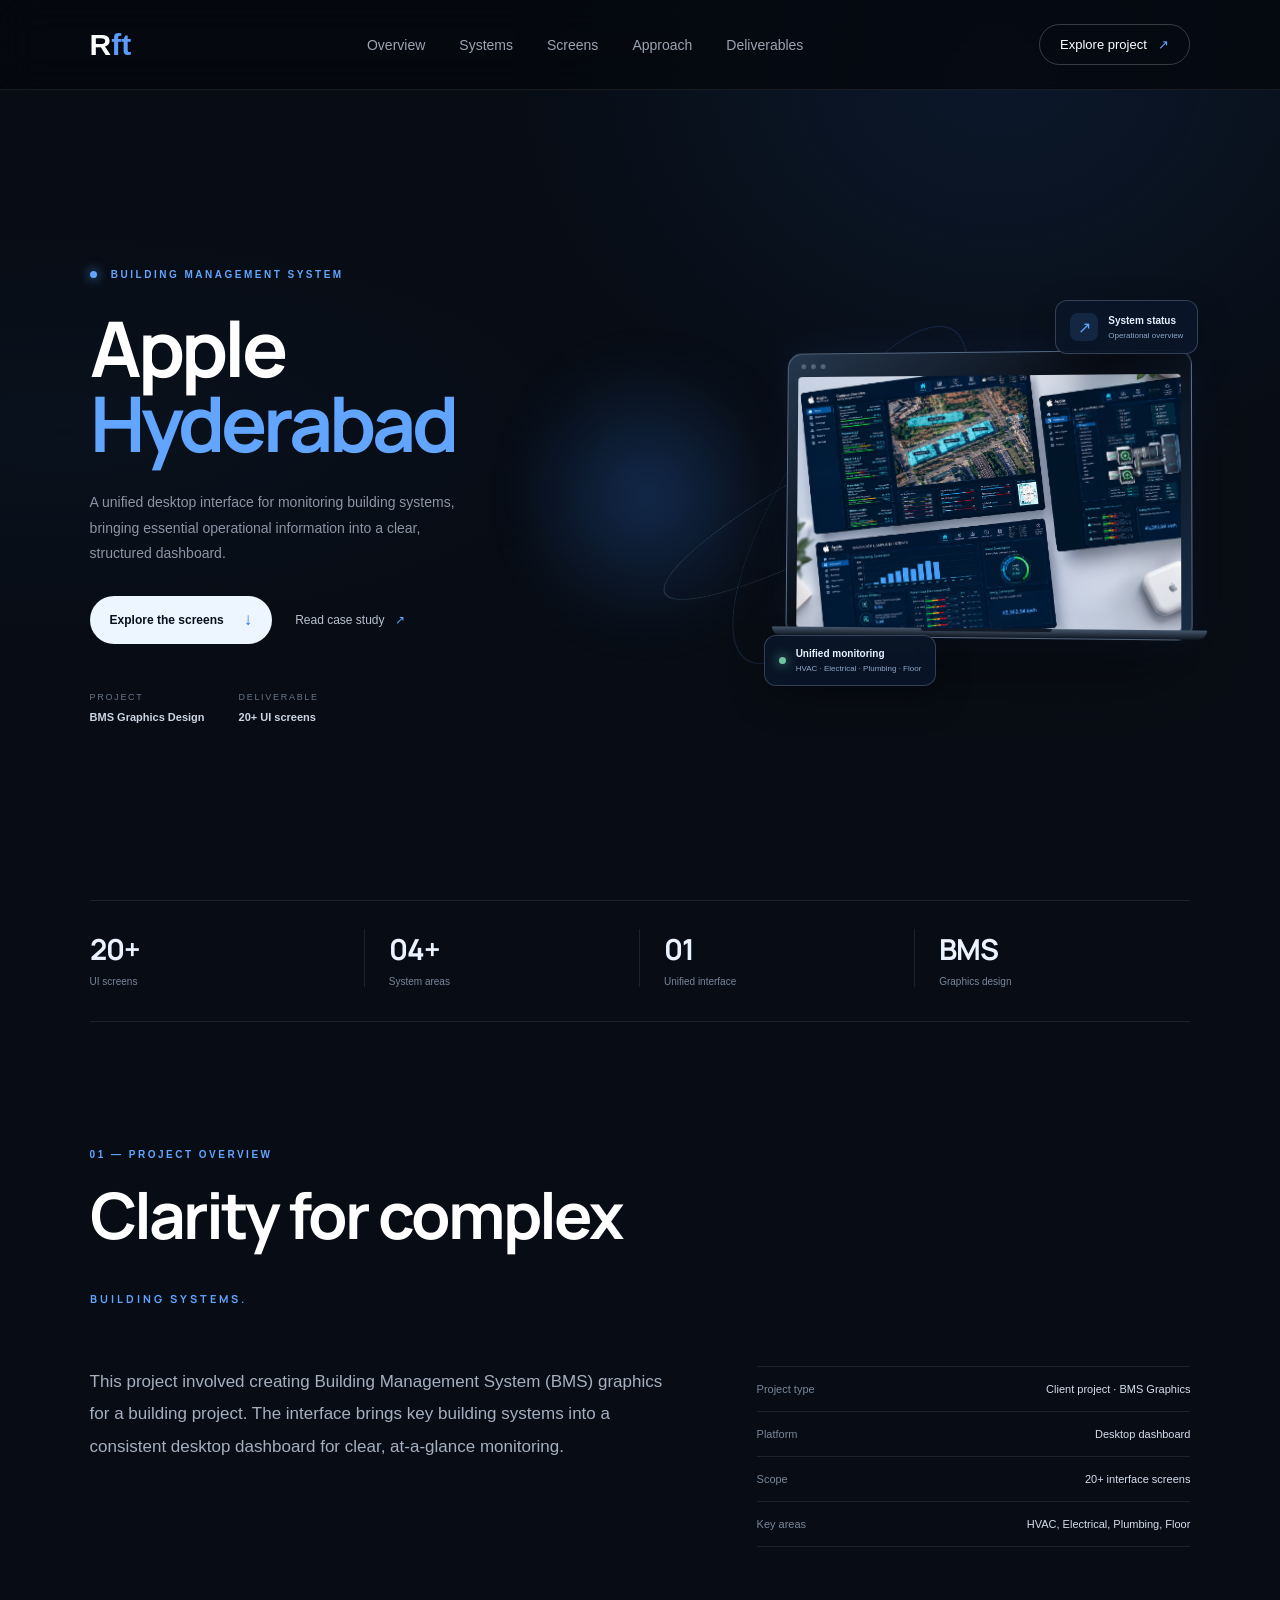
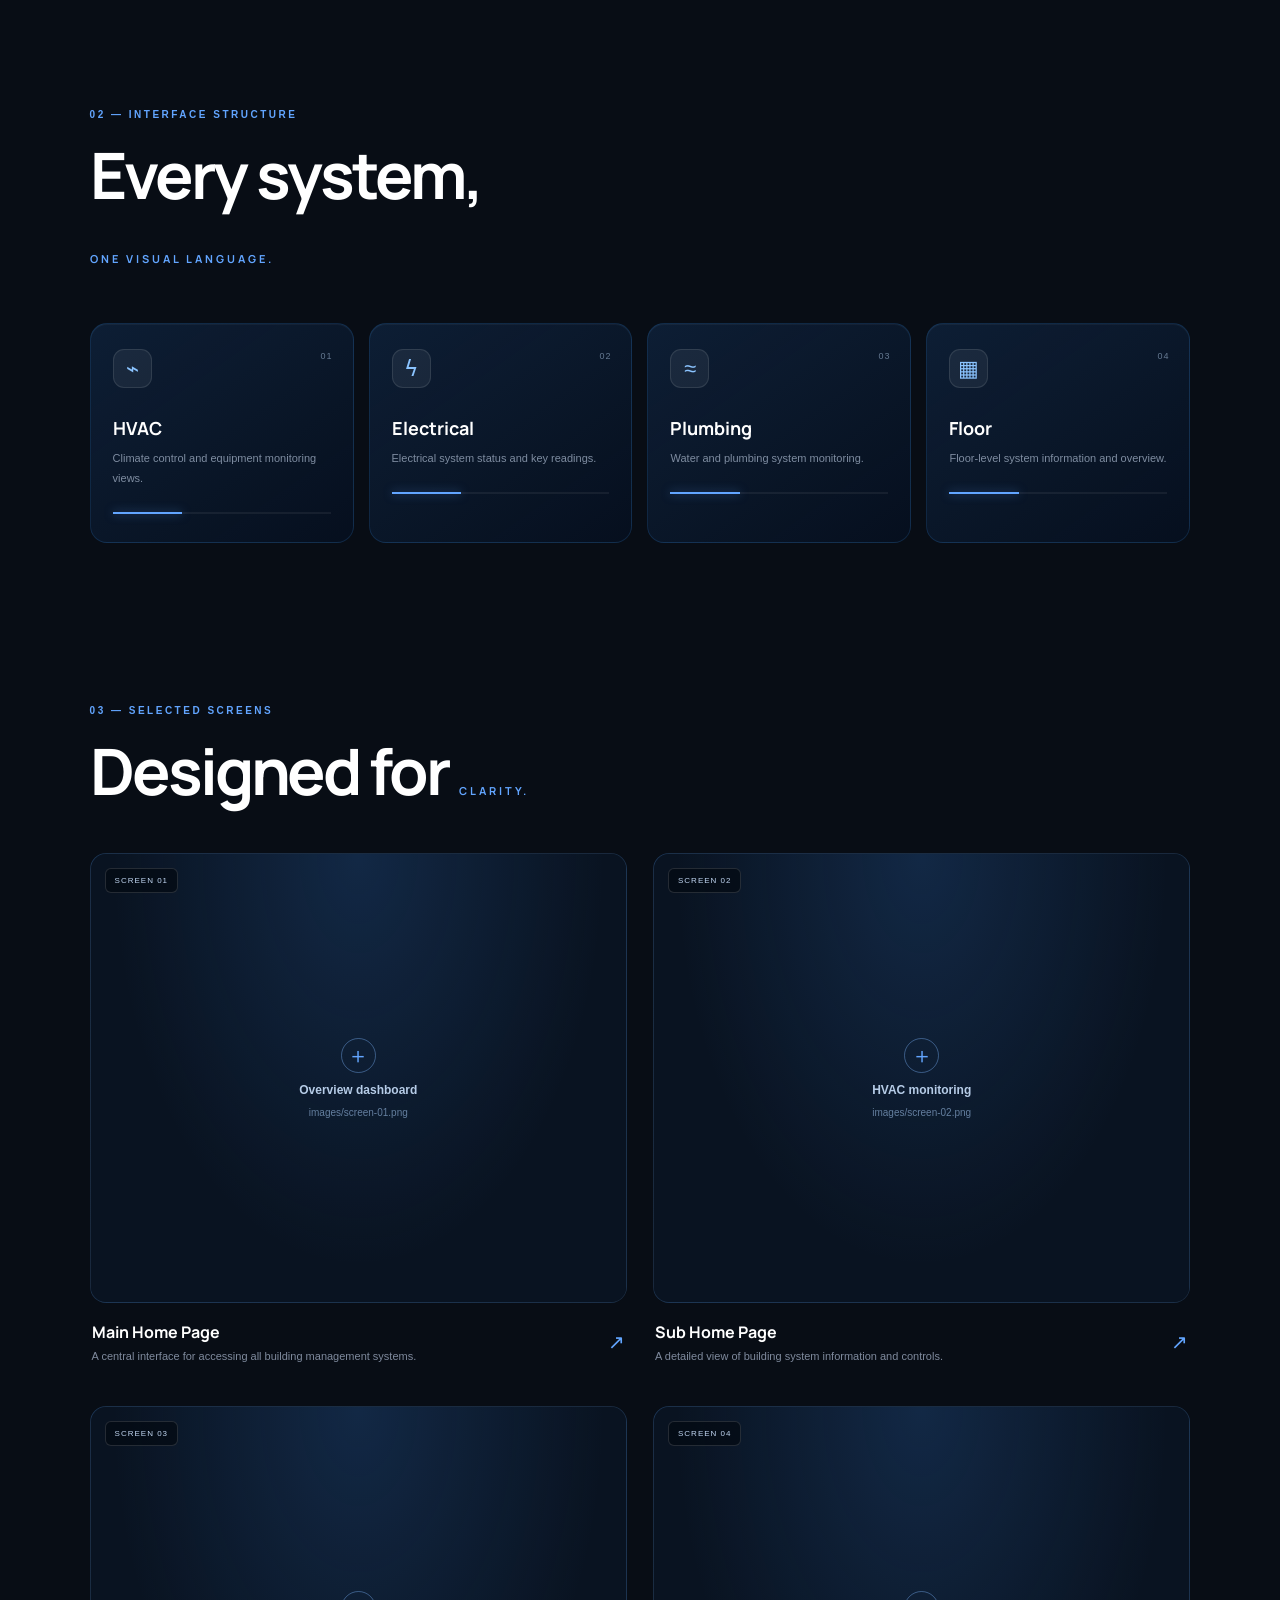
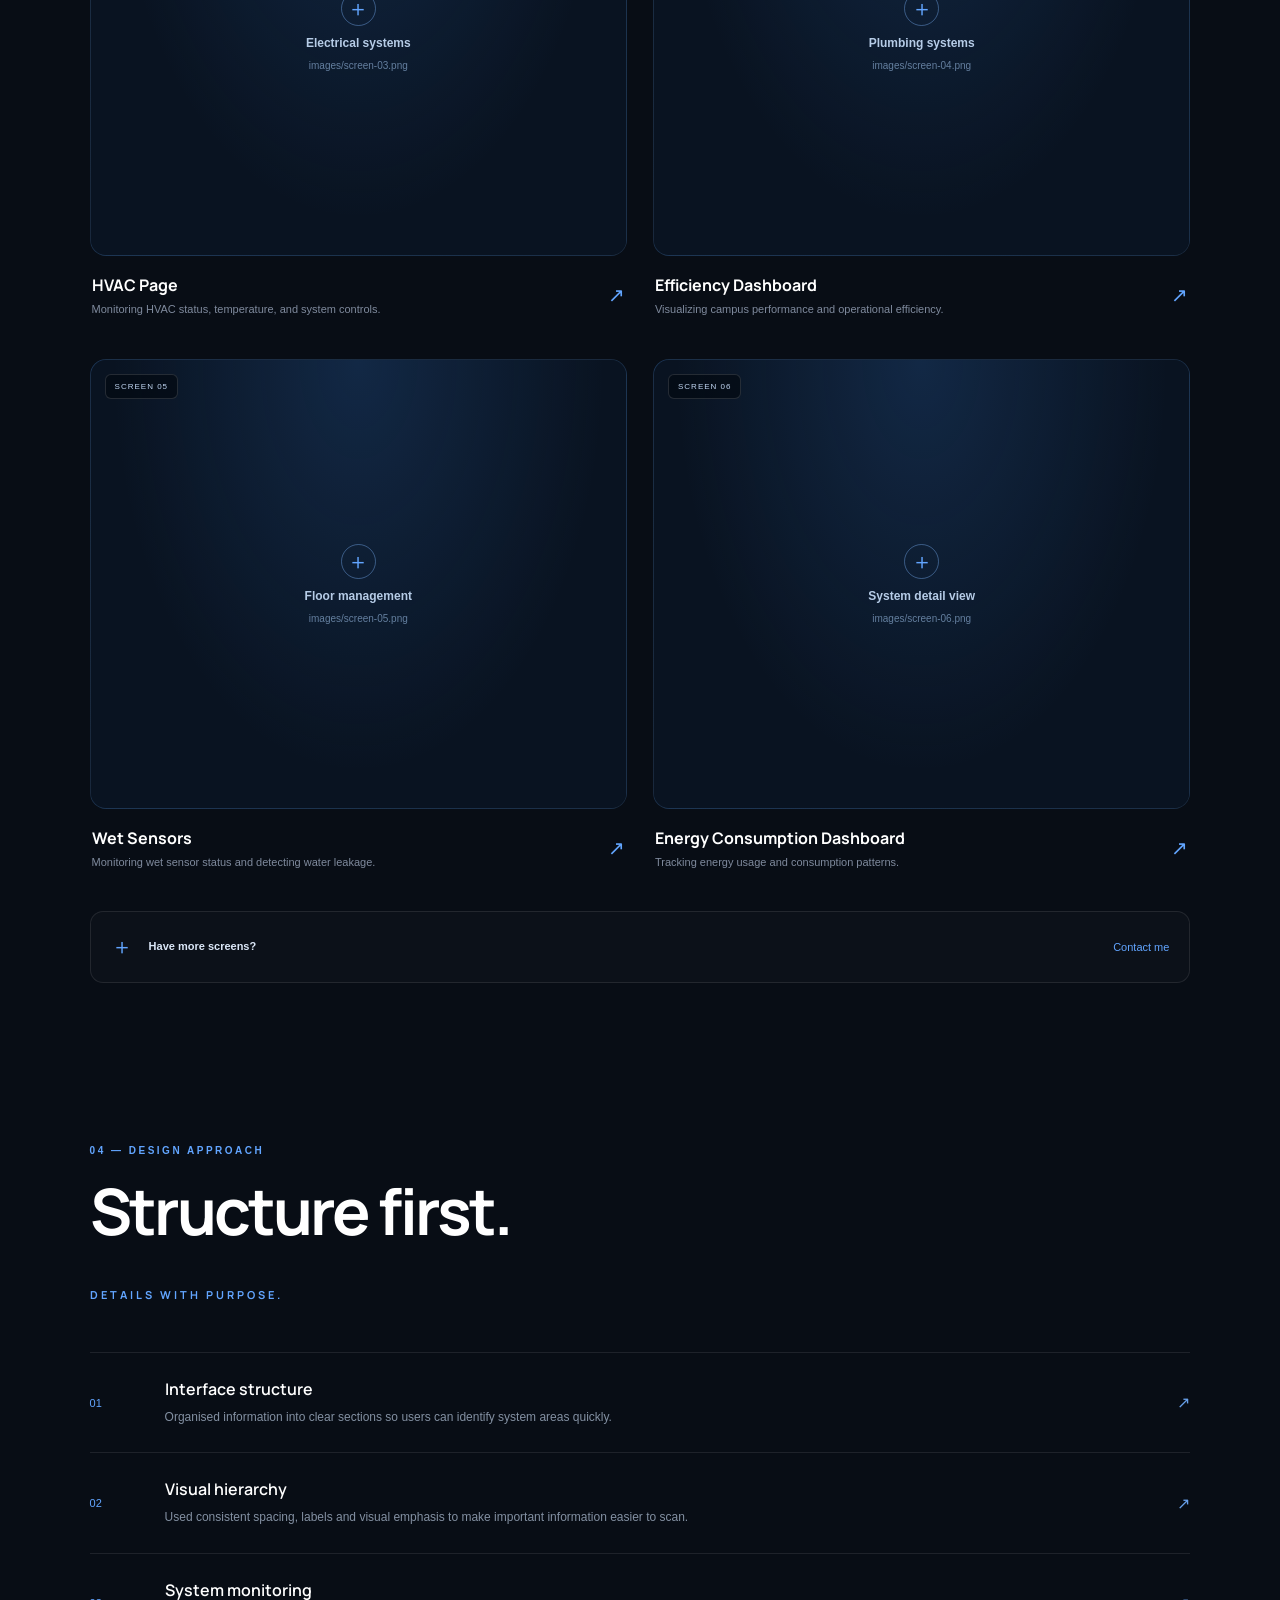
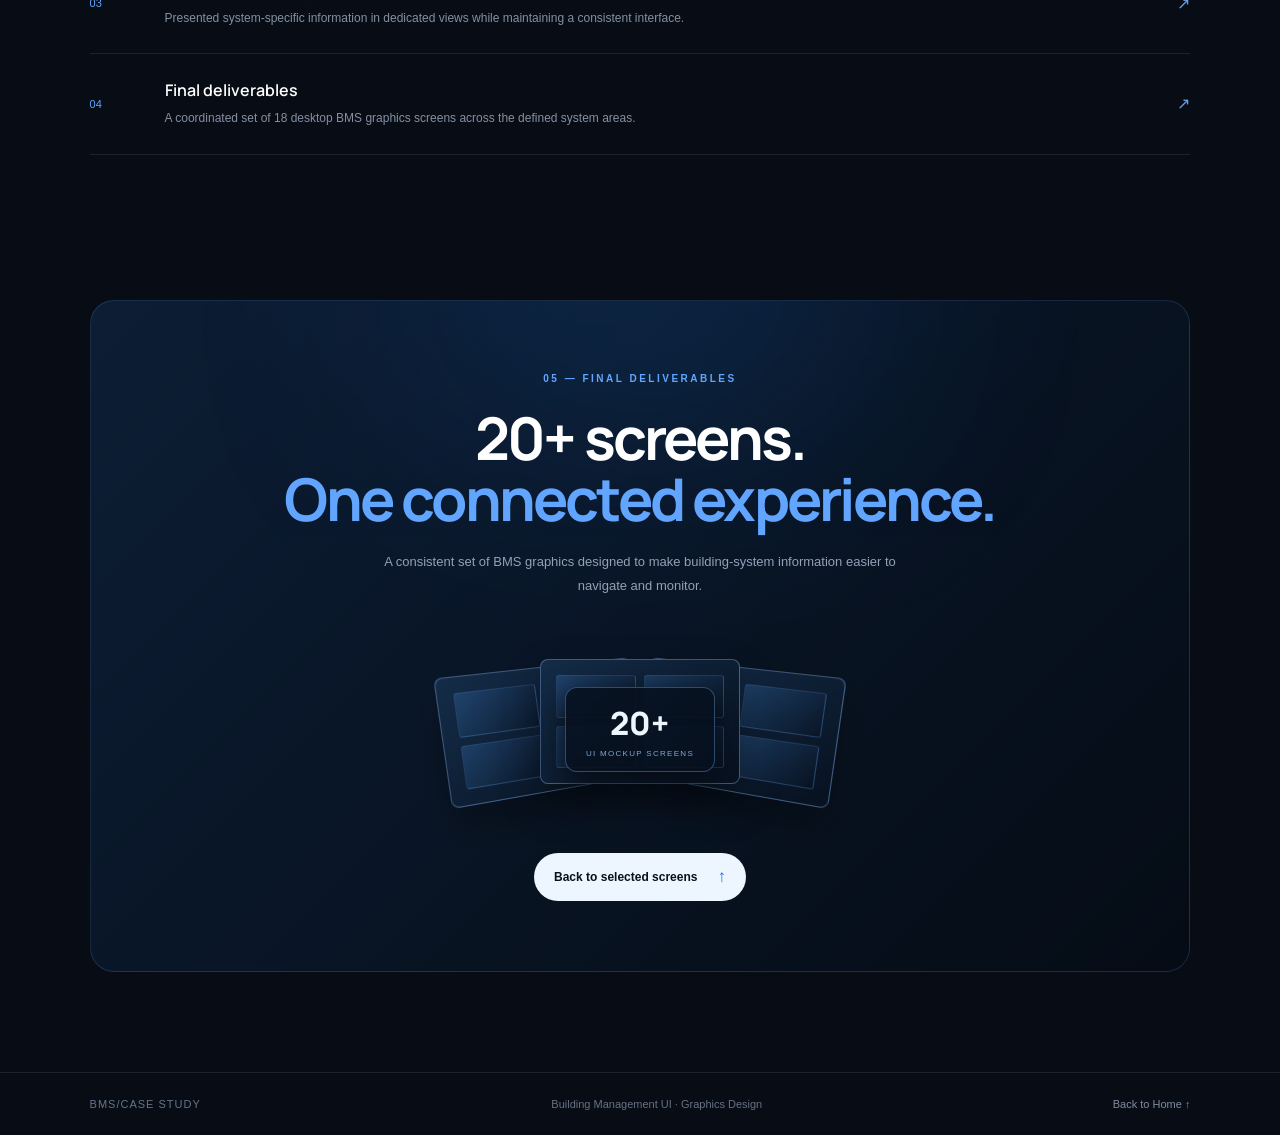
==== Apple.html @ 506637f9 "Add files via upload" ====
<!DOCTYPE html>
<html lang="en">
<head>
  <meta charset="UTF-8">
  <meta name="viewport" content="width=device-width, initial-scale=1.0">
  <meta name="theme-color" content="#080d15">
  <meta name="description" content="Building Management System graphics case study by Rinsha Fathima.">
  <title>Rinsha Fathima | BMS Graphics Case Study</title>
  <link rel="stylesheet" href="apple.css">
</head>
<body>
  <header class="navbar">
    <a href="#top" class="logo" aria-label="Rinsha Fathima home">R<span>ft</span></a>
    <nav class="nav-links" id="navLinks" aria-label="Main navigation">
      <a href="#overview">Overview</a><a href="#systems">Systems</a><a href="#screens">Screens</a>
      <a href="#approach">Approach</a><a href="#deliverables">Deliverables</a>
    </nav>
    <a href="#screens" class="talk-btn">Explore project <span>↗</span></a>
    <button class="menu-btn" id="menuBtn" aria-label="Open navigation" aria-expanded="false">☰</button>
  </header>

  <main id="top">
    <section class="hero section-wrap">
      <div class="hero-copy reveal">
        <p class="eyebrow"><span class="status-dot"></span> BUILDING MANAGEMENT SYSTEM</p>
        <h1>Apple<br><span>Hyderabad </span></h1> 
        <p class="hero-description">A unified desktop interface for monitoring building systems, bringing essential operational information into a clear, structured dashboard.</p>
        <div class="hero-actions">
          <a class="button button-primary" href="#screens">Explore the screens <span>↓</span></a>
          <a class="text-link" href="#overview">Read case study <span>↗</span></a>
        </div>
        <div class="hero-meta">
          <div><span class="meta-label">PROJECT</span><strong>BMS Graphics Design</strong></div>
          <div><span class="meta-label">DELIVERABLE</span><strong>20+ UI screens</strong></div>
        </div>
      </div>
      <div class="hero-visual reveal" aria-label="Main project screenshot preview">
        <div class="visual-orbit orbit-one"></div><div class="visual-orbit orbit-two"></div>
        <div class="floating-tag tag-top"><span class="tag-icon">↗</span><span><b>System status</b><small>Operational overview</small></span></div>
        <div class="device-frame">
          <div class="device-top"><span></span><span></span><span></span></div>
          <div class="device-screen">
            <img src="Apple Mockup.jpg" alt="Main BMS dashboard" onerror="this.style.display='none';this.nextElementSibling.style.display='grid'">
            <div class="image-placeholder"><span class="placeholder-icon">＋</span><b>Add your main dashboard screenshot</b><small>images/dashboard-main.png</small></div>
          </div><div class="device-base"></div>
        </div>
        <div class="floating-tag tag-bottom"><span class="pulse"></span><span><b>Unified monitoring</b><small>HVAC · Electrical · Plumbing · Floor</small></span></div>
        <div class="visual-caption"><span></span></div>
      </div>
    </section>

    <section class="stats section-wrap reveal" aria-label="Project highlights">
      <div><span class="stat-number">20+</span><span class="stat-label">UI screens</span></div>
      <div><span class="stat-number">04+</span><span class="stat-label">System areas</span></div>
      <div><span class="stat-number">01</span><span class="stat-label">Unified interface</span></div>
      <div><span class="stat-number">BMS</span><span class="stat-label">Graphics design</span></div>
    </section>

    <section class="content-section section-wrap reveal" id="overview">
      <div class="section-heading"><p class="eyebrow">01 — PROJECT OVERVIEW</p><h2>Clarity for complex<br><span>building systems.</span></h2></div>
      <div class="overview-grid">
        <p class="overview-lead">This project involved creating Building Management System (BMS) graphics for a building project. The interface brings key building systems into a consistent desktop dashboard for clear, at-a-glance monitoring.</p>
        <div class="overview-details">
          <div><span>Project type</span><b>Client project · BMS Graphics</b></div>
          <div><span>Platform</span><b>Desktop dashboard</b></div>
          <div><span>Scope</span><b>20+ interface screens</b></div>
          <div><span>Key areas</span><b>HVAC, Electrical, Plumbing, Floor</b></div>
        </div>
      </div>

    </section>

    <section class="content-section section-wrap reveal" id="systems">
      <div class="section-heading row-heading"><div><p class="eyebrow">02 — INTERFACE STRUCTURE</p><h2>Every system,<br><span>one visual language.</span></h2></div><p class="section-intro"></p></div>
      <div class="system-grid">
        <article class="system-card"><div class="system-icon">⌁</div><span class="card-index">01</span><h3>HVAC</h3><p>Climate control and equipment monitoring views.</p><div class="card-line"><span></span></div></article>
        <article class="system-card"><div class="system-icon">ϟ</div><span class="card-index">02</span><h3>Electrical</h3><p>Electrical system status and key readings.</p><div class="card-line"><span></span></div></article>
        <article class="system-card"><div class="system-icon">≈</div><span class="card-index">03</span><h3>Plumbing</h3><p>Water and plumbing system monitoring.</p><div class="card-line"><span></span></div></article>
        <article class="system-card"><div class="system-icon">▦</div><span class="card-index">04</span><h3>Floor</h3><p>Floor-level system information and overview.</p><div class="card-line"><span></span></div></article>
      </div>
    </section>

    <section class="content-section section-wrap reveal" id="screens">
      <div class="section-heading row-heading"><div><p class="eyebrow">03 — SELECTED SCREENS</p><h2>Designed for <span>clarity.</span></h2></div><p class="section-intro"></p></div>
      <div class="screen-grid" id="screenGrid">
        <article class="screen-card screen-featured"><div class="screen-image"><img src="Apple images/screen-01.jpeg" alt="Overview dashboard screen" onerror="this.style.display='none';this.nextElementSibling.style.display='grid'"><div class="image-placeholder"><span class="placeholder-icon">＋</span><b>Overview dashboard</b><small>images/screen-01.png</small></div><span class="screen-number">SCREEN 01</span></div><div class="screen-info"><div><h3>Main Home Page</h3><p>A central interface for accessing all building management systems.</p></div><span class="screen-arrow">↗</span></div></article>
        <article class="screen-card"><div class="screen-image"><img src="Apple images/screen-02.jpeg" alt="HVAC monitoring screen" onerror="this.style.display='none';this.nextElementSibling.style.display='grid'"><div class="image-placeholder"><span class="placeholder-icon">＋</span><b>HVAC monitoring</b><small>images/screen-02.png</small></div><span class="screen-number">SCREEN 02</span></div><div class="screen-info"><div><h3>Sub Home Page</h3><p>A detailed view of building system information and controls.</p></div><span class="screen-arrow">↗</span></div></article>
        <article class="screen-card"><div class="screen-image"><img src="Apple images/screen-03.jpeg" alt="Electrical system screen" onerror="this.style.display='none';this.nextElementSibling.style.display='grid'"><div class="image-placeholder"><span class="placeholder-icon">＋</span><b>Electrical systems</b><small>images/screen-03.png</small></div><span class="screen-number">SCREEN 03</span></div><div class="screen-info"><div><h3>HVAC Page</h3><p>Monitoring HVAC status, temperature, and system controls.</p></div><span class="screen-arrow">↗</span></div></article>
        <article class="screen-card"><div class="screen-image"><img src="Apple images/screen-04.jpeg" alt="Plumbing system screen" onerror="this.style.display='none';this.nextElementSibling.style.display='grid'"><div class="image-placeholder"><span class="placeholder-icon">＋</span><b>Plumbing systems</b><small>images/screen-04.png</small></div><span class="screen-number">SCREEN 04</span></div><div class="screen-info"><div><h3>Efficiency Dashboard</h3><p> Visualizing campus performance and operational efficiency.</p></div><span class="screen-arrow">↗</span></div></article>
        <article class="screen-card"><div class="screen-image"><img src="Apple images/screen-05.jpeg" alt="Floor management screen" onerror="this.style.display='none';this.nextElementSibling.style.display='grid'"><div class="image-placeholder"><span class="placeholder-icon">＋</span><b>Floor management</b><small>images/screen-05.png</small></div><span class="screen-number">SCREEN 05</span></div><div class="screen-info"><div><h3>Wet Sensors </h3><p>Monitoring wet sensor status and detecting water leakage.</p></div><span class="screen-arrow">↗</span></div></article>
        <article class="screen-card"><div class="screen-image"><img src="Apple images/screen-06.jpeg" alt="System detail screen" onerror="this.style.display='none';this.nextElementSibling.style.display='grid'"><div class="image-placeholder"><span class="placeholder-icon">＋</span><b>System detail view</b><small>images/screen-06.png</small></div><span class="screen-number">SCREEN 06</span></div><div class="screen-info"><div><h3>Energy Consumption Dashboard </h3><p>Tracking energy usage and consumption patterns.</p></div><span class="screen-arrow">↗</span></div></article>
      </div>
      <div class="gallery-note"><span class="note-symbol">＋</span><p><b>Have more screens?</b><br></p><a href="index.html">Contact me </a></div>
    </section>

    <section class="content-section section-wrap process-section reveal" id="approach">
      <div class="section-heading"><p class="eyebrow">04 — DESIGN APPROACH</p><h2>Structure first.<br><span>Details with purpose.</span></h2></div>
      <div class="process-list">
        <article><span>01</span><div><h3>Interface structure</h3><p>Organised information into clear sections so users can identify system areas quickly.</p></div><span class="process-mark">↗</span></article>
        <article><span>02</span><div><h3>Visual hierarchy</h3><p>Used consistent spacing, labels and visual emphasis to make important information easier to scan.</p></div><span class="process-mark">↗</span></article>
        <article><span>03</span><div><h3>System monitoring</h3><p>Presented system-specific information in dedicated views while maintaining a consistent interface.</p></div><span class="process-mark">↗</span></article>
        <article><span>04</span><div><h3>Final deliverables</h3><p>A coordinated set of 18 desktop BMS graphics screens across the defined system areas.</p></div><span class="process-mark">↗</span></article>
      </div>
    </section>

    <section class="deliverables section-wrap reveal" id="deliverables">
      <div class="deliverable-glow"></div><p class="eyebrow">05 — FINAL DELIVERABLES</p>
      <h2>20+ screens.<br><span>One connected experience.</span></h2>
      <p>A consistent set of BMS graphics designed to make building-system information easier to navigate and monitor.</p>
      <div class="deliverable-preview"><div class="mini-screen mini-one"><span></span><span></span><span></span><span></span></div><div class="mini-screen mini-two"><span></span><span></span><span></span><span></span></div><div class="mini-screen mini-three"><span></span><span></span><span></span><span></span></div><div class="deliverable-count"><strong>20+</strong><span>UI MOCKUP SCREENS</span></div></div>
      <a class="button button-primary" href="#screens">Back to selected screens <span>↑</span></a>
    </section>
  </main>
  <footer class="site-footer">
    <a class="brand" href="#top"><span><span class="muted">BMS/CASE STUDY</span></span></a>
    <p class="pp">Building Management UI · Graphics Design</p>
    <a href="index.html" class="back-top">Back to Home ↑</a>
  </footer>


   <script src="apple.js"></script>
</body>
</html>
---- apple.css ----
@import url('https://fonts.googleapis.com/css2?family=DM+Sans:wght@400;500;600;700&family=Manrope:wght@400;500;600;700;800&display=swap');
:root{--bg:#080d15;--panel:#0c1625;--blue:#62a5ff;--text:#f5f8ff;--muted:#8d95a5;--line:rgba(255,255,255,.09)}
*{box-sizing:border-box;margin:0;padding:0}
html{scroll-behavior:smooth;scroll-padding-top:100px}
body{background:var(--bg);color:var(--text);font-family:'DM Sans',Arial,sans-serif;overflow-x:hidden}
body:before{content:"";position:fixed;inset:0;pointer-events:none;z-index:-1;background:radial-gradient(ellipse at 78% 8%,rgba(35,100,190,.13),transparent 35%),radial-gradient(ellipse at 5% 48%,rgba(28,72,130,.08),transparent 32%)}
a{color:inherit;text-decoration:none}
button{font:inherit}
.navbar{  height: 90px;
  padding: 0 7%;
  display: flex;
  align-items: center;
  justify-content: space-between;
  border-bottom: 1px solid rgba(255,255,255,.08);
  position: sticky;
  top: 0;
  z-index: 100;
  background: rgba(5,7,12,.75);
  backdrop-filter: blur(20px);}
.dhana-gallery {
  display: flex;
  flex-direction: row;
  flex-wrap: nowrap;
  align-items: center;
  gap: 1px;
  width: 100%;
  overflow-x: auto;
  padding: 25px 5px;
  box-sizing: border-box;

  
}
.dhana-gallery img:hover {
    transform: translateY(-10px) scale(1.04);
    filter: drop-shadow(0 15px 20px rgba(0, 0, 0, 0.3));
}
.dhana-gallery img {
     width: 190px;
    height: auto;
    flex: 200 200 300px;
    object-fit: contain;
    display: block;
    margin: 0;
    transition: transform 0.35s ease, filter 0.35s ease;
    cursor: pointer;  margin-top: 30px;
}
.logo span{color:var(--blue)}
.nav-links{display:flex;align-items:center;gap:30px}.nav-links a{font-size:13px;color:#9ca3b2;transition:color .25s}.nav-links a:hover,.back-top:hover{color:#fff}
.talk-btn{border:1px solid rgba(255,255,255,.2);border-radius:30px;padding:12px 18px;font-size:12px;white-space:nowrap}.talk-btn span{color:var(--blue);margin-left:8px}
.menu-btn{display:none;border:1px solid var(--line);background:#101a29;color:white;border-radius:10px;padding:8px 12px;font-size:21px}
.section-wrap{width:min(1620px,86%);margin-inline:auto}
.hero{min-height:calc(100vh - 88px);display:grid;grid-template-columns:1fr 1fr;align-items:center;gap:55px  }
.eyebrow{color:var(--blue);font-size:10px;font-weight:700;letter-spacing:2.5px;line-height:1.6}
.status-dot{display:inline-block;width:7px;height:7px;border-radius:50%;background:var(--blue);box-shadow:0 0 12px var(--blue);margin-right:9px}
h1,h2,h3{font-family:'Manrope','DM Sans',sans-serif}
h1{font-size:clamp(46px,5.8vw,78px);line-height:.99;letter-spacing:-4px;margin-top:27px;font-weight:700}
h1 span,h2 span{color:var(--blue)}
.hero-description{max-width:480px;color:var(--muted);line-height:1.85;font-size:14px;margin:26px 0 28px}
.hero-actions{display:flex;align-items:center;gap:23px;flex-wrap:wrap}
.button{display:inline-flex;align-items:center;gap:20px;padding:14px 20px;border-radius:30px;font-size:12px;font-weight:700;transition:transform .25s,box-shadow .25s}
.button:hover{transform:translateY(-3px);box-shadow:0 12px 30px rgba(57,135,255,.18)}
.button-primary{background:#edf5ff;color:#07101c}.button-primary span{color:#2879dc;font-size:17px}
.text-link{font-size:12px;color:#b8c1d0}.text-link span{color:var(--blue);margin-left:7px}
.hero-meta{display:flex;gap:34px;margin-top:48px;flex-wrap:wrap}.hero-meta div{display:flex;flex-direction:column;gap:9px}.meta-label{font-size:9px;letter-spacing:1.7px;color:#677487}.hero-meta strong{font-size:11px;font-weight:600;color:#cbd5e4}
.hero-visual{position:relative;min-width:0;min-height:490px;display:flex;align-items:center;justify-content:center;isolation:isolate}
.hero-visual:before{content:"";width:340px;height:340px;border-radius:50%;background:radial-gradient(circle,rgba(53,137,255,.23),rgba(20,70,140,.06) 55%,transparent 72%);filter:blur(12px);z-index:-1}
.visual-orbit{position:absolute;border:1px solid rgba(151,196,255,.24);border-radius:50%;pointer-events:none}.orbit-one{width:420px;height:170px;transform:rotate(-28deg) rotateX(62deg)}.orbit-two{width:300px;height:390px;transform:rotate(32deg) rotateY(64deg);border-color:rgba(83,156,255,.2)}
.device-frame{width:min(100%,500px);position:relative;padding:10px 10px 0;background:linear-gradient(140deg,#26374d,#080e17 45%,#1a2d45);border:1px solid rgba(181,214,255,.42);border-radius:15px;box-shadow:0 35px 90px rgba(0,0,0,.45),0 0 45px rgba(67,142,255,.1);transform:perspective(1200px) rotateY(-5deg) rotateX(2deg);z-index:1}
.device-top{height:13px;display:flex;gap:5px;align-items:flex-start;padding-left:3px}.device-top span{width:5px;height:5px;border-radius:50%;background:#56657a}
.device-screen{position:relative;aspect-ratio:1.52;background:linear-gradient(135deg,#0e2035,#07101d);overflow:hidden;border-radius:4px 4px 2px 2px}
.device-screen img{width:100%;height:100%;object-fit:cover;display:block}.device-base{height:9px;margin:0 -25px;background:linear-gradient(#46576b,#101722);border-radius:0 0 12px 12px;position:relative}
.device-base:after{content:"";position:absolute;left:35%;right:35%;height:3px;top:0;background:#111a26;border-radius:0 0 5px 5px}
.image-placeholder{display:none;position:absolute;inset:0;place-items:center;align-content:center;gap:10px;text-align:center;padding:18px;background:radial-gradient(ellipse at top,rgba(51,116,198,.22),transparent 65%),#091321;color:#b6cce7}
.image-placeholder b{font-size:12px;font-weight:600}.image-placeholder small{font-size:10px;color:#647f9f}.placeholder-icon{display:grid;place-items:center;width:35px;height:35px;border:1px solid rgba(125,183,255,.4);border-radius:50%;color:var(--blue);font-size:22px}
.floating-tag{position:absolute;z-index:3;display:flex;align-items:center;gap:10px;padding:12px 14px;border:1px solid rgba(198,222,255,.22);background:rgba(10,22,40,.88);border-radius:12px;box-shadow:0 14px 35px rgba(0,0,0,.25);backdrop-filter:blur(16px)}
.floating-tag b,.floating-tag small{display:block}.floating-tag b{font-size:10px;color:#e8f2ff}.floating-tag small{font-size:8px;color:#8ea7c8;margin-top:5px}.tag-top{top:50px;right:-8px}.tag-bottom{bottom:54px;}.tag-icon{display:grid;place-items:center;width:28px;height:28px;border-radius:8px;background:rgba(98,165,255,.13);color:var(--blue)}.pulse{width:7px;height:7px;border-radius:50%;background:#6fc5a0;box-shadow:0 0 12px #6fc5a0}
.visual-caption{position:absolute;bottom:0;left:50%;transform:translateX(-50%);width:100%;display:flex;justify-content:space-between;color:#627b9c;font-size:8px;letter-spacing:1.7px}.visual-caption span{color:#8eabc9}
.stats{display:grid;grid-template-columns:repeat(4,1fr);padding:28px 0 34px;border-top:1px solid var(--line);border-bottom:1px solid var(--line)}
.stats>div{padding:0 24px;border-right:1px solid var(--line);display:flex;flex-direction:column;gap:7px}.stats>div:first-child{padding-left:0}.stats>div:last-child{border:0}.stat-number{font:700 29px 'Manrope',sans-serif;color:#eaf3ff;letter-spacing:-1px}.stat-label{font-size:10px;color:#78869a}
.content-section{padding-top:125px;padding-bottom:35px}
.section-heading h2,.deliverables h2{font-size:clamp(38px,4.6vw,61px);line-height:1.05;letter-spacing:-2.8px;margin-top:20px}
.overview-grid{display:grid;grid-template-columns:1.15fr .85fr;gap:80px;margin-top:55px}
.overview-lead{font-size:17px;line-height:1.9;color:#a4afc0;max-width:600px}
.overview-details{border-top:1px solid var(--line)}.overview-details div{display:flex;justify-content:space-between;gap:20px;padding:16px 0;border-bottom:1px solid var(--line);font-size:11px}.overview-details span{color:#78869a}.overview-details b{text-align:right;color:#d4deed;font-weight:500}
.disclaimer{color:#58687d;font-size:10px;line-height:1.7;margin-top:25px}
.row-heading{display:flex;justify-content:space-between;align-items:end;gap:40px}.section-intro{max-width:330px;color:#8793a5;font-size:12px;line-height:1.9;padding-bottom:5px}
.system-grid{display:grid;grid-template-columns:repeat(4,1fr);gap:15px;margin-top:52px}
.system-card{position:relative;min-height:220px;padding:25px 22px;border:1px solid rgba(64,160,255,.16);border-radius:17px;background:linear-gradient(145deg,rgba(17,40,70,.65),rgba(5,18,38,.55));box-shadow:inset 0 1px rgba(255,255,255,.04);transition:transform .3s,border-color .3s}
.system-card:hover{transform:translateY(-6px);border-color:rgba(90,160,255,.48)}.system-icon{width:39px;height:39px;display:grid;place-items:center;border-radius:11px;background:rgba(255,255,255,.06);border:1px solid rgba(255,255,255,.1);font-size:22px;color:#8bc4ff}.card-index{position:absolute;right:20px;top:27px;font-size:9px;color:#657991;letter-spacing:1px}.system-card h3{font-size:18px;margin-top:28px}.system-card p{font-size:11px;line-height:1.8;color:#7f8da1;margin-top:9px}.card-line{height:2px;background:rgba(255,255,255,.06);margin-top:23px}.card-line span{display:block;width:32%;height:100%;background:var(--blue);box-shadow:0 0 10px rgba(98,165,255,.5)}
.screen-grid{display:grid;grid-template-columns:repeat(2,minmax(0,1fr));gap:26px;margin-top:50px}.screen-card{min-width:0}.screen-image{height:450px;position:relative;overflow:hidden;border:1px solid rgba(120,170,230,.16);border-radius:16px;background:linear-gradient(135deg,#0c2038,#07101b);transition:border-color .3s,transform .3s}.screen-card:hover .screen-image{transform:translateY(-4px);border-color:rgba(90,160,255,.48)}.screen-image>img{width:100%;height:100%;display:block;object-fit:cover;transition:transform .6s}.screen-card:hover .screen-image>img{transform:scale(1.025)}.screen-number{position:absolute;top:14px;left:14px;padding:7px 9px;border:1px solid rgba(255,255,255,.13);background:rgba(4,10,19,.72);border-radius:6px;font-size:8px;letter-spacing:1px;color:#c1d6f2}.screen-info{display:flex;justify-content:space-between;align-items:center;gap:20px;padding:18px 2px}.screen-info h3{font-size:16px}.screen-info p{font-size:11px;color:#7f8a9d;margin-top:7px}.screen-arrow{font-size:20px;color:var(--blue)}
.gallery-note{display:flex;align-items:center;gap:16px;margin-top:25px;padding:20px;border:1px solid var(--line);border-radius:13px;background:rgba(255,255,255,.02)}.note-symbol{font-size:22px;color:var(--blue)}.gallery-note p{font-size:11px;line-height:1.8;color:#8996a9;flex:1}.gallery-note p b{color:#dbe7f7}.gallery-note a{font-size:11px;color:var(--blue);white-space:nowrap}
.process-list{margin-top:45px;border-top:1px solid var(--line)}.process-list article{display:grid;grid-template-columns:55px 1fr 30px;gap:20px;align-items:center;padding:25px 0;border-bottom:1px solid var(--line);transition:padding .25s}.process-list article:hover{padding-left:8px}.process-list article>span:first-child{font-size:11px;color:var(--blue)}.process-list h3{font-size:16px;font-weight:600}.process-list p{font-size:12px;line-height:1.7;color:#8390a2;margin-top:7px}.process-mark{color:#679fe9;text-align:right}
.deliverables{position:relative;overflow:hidden;margin-top:110px;margin-bottom:100px;padding:70px 8%;border:1px solid rgba(89,151,230,.2);border-radius:24px;background:linear-gradient(135deg,rgba(13,31,54,.95),rgba(5,12,22,.96));text-align:center}
.deliverable-glow{position:absolute;width:440px;height:250px;left:50%;top:-130px;transform:translateX(-50%);background:#1b65bd;filter:blur(120px);opacity:.22;pointer-events:none}
.deliverables>.eyebrow,.deliverables h2,.deliverables>p,.deliverables>.button{position:relative}.deliverables h2{margin-top:20px}.deliverables>p:not(.eyebrow){max-width:530px;margin:20px auto 0;color:#93a1b5;font-size:13px;line-height:1.8}
.deliverable-preview{height:190px;max-width:580px;margin:38px auto 28px;position:relative;display:flex;justify-content:center;align-items:center;perspective:700px}.mini-screen{position:absolute;width:200px;height:125px;border:1px solid rgba(144,193,255,.38);border-radius:8px;background:linear-gradient(145deg,#142c48,#07111f);box-shadow:0 20px 40px rgba(0,0,0,.3);padding:15px;display:grid;grid-template-columns:1fr 1fr;gap:8px}.mini-screen span{border:1px solid rgba(111,177,255,.2);background:linear-gradient(135deg,rgba(70,145,230,.25),rgba(8,18,32,.4));border-radius:3px}.mini-one{transform:translateX(-95px) rotateY(22deg) rotateZ(-8deg)}.mini-two{transform:translateY(-8px);z-index:1}.mini-three{transform:translateX(95px) rotateY(-22deg) rotateZ(8deg)}.deliverable-count{z-index:2;display:flex;flex-direction:column;gap:4px;background:rgba(7,17,31,.92);border:1px solid rgba(120,180,255,.35);border-radius:12px;padding:13px 20px;box-shadow:0 10px 30px #050a12}.deliverable-count strong{font:800 32px 'Manrope';color:#edf6ff}.deliverable-count span{font-size:8px;letter-spacing:1.3px;color:#83a6d1}
.site-footer{border-top:1px solid var(--line);padding:25px 7%;display:flex;justify-content:space-between;align-items:center;gap:20px;color:#657184;}.brand{display:flex;align-items:center;gap:10px;color:#cbd7e8;font-weight:700;letter-spacing:1px}.brand-mark{display:grid;place-items:center;width:27px;height:27px;border:1px solid rgba(98,165,255,.4);border-radius:8px;color:var(--blue)}.muted{color:#64758b;font-weight:400}.back-top{color:#7e8ca1}
.reveal{opacity:0;transform:translateY(18px);transition:opacity .7s ease,transform .7s ease}.reveal.is-visible{opacity:1;transform:translateY(0)}
@media(max-width:1000px){.navbar{padding-inline:5%;gap:14px}.nav-links{gap:16px}.nav-links a{font-size:12px}.hero{width:90%;gap:25px}.hero-visual{min-height:420px}.tag-top{right:-3px}.tag-bottom{left:-3px}.system-grid{grid-template-columns:repeat(2,minmax(0,1fr))}.overview-grid{gap:40px}.screen-image{height:260px}}
@media(max-width:760px){.navbar{height:76px}.menu-btn{display:block}.talk-btn{display:none}.nav-links{display:none;position:absolute;top:76px;left:0;right:0;padding:22px 6%;background:rgba(5,7,12,.97);border-bottom:1px solid var(--line);flex-direction:column;align-items:flex-start;gap:20px}.nav-links.nav-open{display:flex}.nav-links a{font-size:14px}.section-wrap{width:88%}.hero{min-height:auto;padding:70px 0 45px;grid-template-columns:1fr;gap:20px}.hero-copy{max-width:650px}h1{font-size:clamp(49px,10vw,76px)}.hero-visual{width:100%;min-height:420px;margin-top:4px}.device-frame{width:min(94%,510px)}.stats{grid-template-columns:repeat(2,1fr);row-gap:25px}.stats>div:nth-child(2){border-right:0}.stats>div:nth-child(3){padding-left:0}.stats>div{padding-inline:15px}.content-section{padding-top:90px}.overview-grid{grid-template-columns:1fr;gap:28px;margin-top:35px}.row-heading{display:block}.section-intro{margin-top:20px;max-width:480px}.screen-grid{gap:18px}.screen-image{height:220px}.deliverables{margin-top:80px;margin-bottom:70px;padding:55px 6%}.site-footer{flex-wrap:wrap}.site-footer p{order:3;width:100%}}
@media(max-width:520px){.section-wrap{width:90%}.hero-meta{gap:24px}.hero-visual{min-height:350px}.orbit-one{width:300px}.orbit-two{height:300px;width:250px}.floating-tag{padding:10px}.tag-top{top:15px;right:0}.tag-bottom{bottom:25px;left:0}.floating-tag b{font-size:9px}.floating-tag small{font-size:7px}.device-base{margin-inline:-12px}.stats{padding-block:24px}.stat-number{font-size:25px}.stats>div{padding-inline:10px}.section-heading h2,.deliverables h2{font-size:clamp(37px,10vw,48px);letter-spacing:-2px}.system-grid{gap:10px}.system-card{padding:19px 16px;min-height:200px}.system-card h3{font-size:16px}.screen-grid{grid-template-columns:1fr}.screen-image{height:clamp(210px,62vw,310px)}.gallery-note{align-items:flex-start;flex-wrap:wrap}.gallery-note p{min-width:70%}.gallery-note a{margin-left:38px}.process-list article{grid-template-columns:32px 1fr 18px;gap:12px}.deliverables{border-radius:18px}.deliverable-preview{transform:scale(.85);margin-inline:-20px}.site-footer{padding-inline:5%}}
@media(prefers-reduced-motion:reduce){html{scroll-behavior:auto}*,*::before,*::after{animation:none!important;transition-duration:.01ms!important}.reveal{opacity:1;transform:none}}
* {
  margin: 0;
  padding: 0;
  box-sizing: border-box;
}

html {
  scroll-behavior: smooth;
  scroll-padding-top: 90px;
}

section {
  scroll-margin-top: 90px;
}
body {
  background: #080d15;
  color: #fff;
  font-family: Inter, Arial, sans-serif;
  overflow-x: hidden;
}



/* NAVIGATION */

.navbar {
  height: 90px;
  padding: 0 7%;
  display: flex;
  align-items: center;
  justify-content: space-between;
  border-bottom: 1px solid rgba(255,255,255,.08);
  position: sticky;
  top: 0;
  z-index: 100;
  background: rgba(5,7,12,.75);
  backdrop-filter: blur(20px);
}

.logo {
  font-size: 30px;
  font-weight: 800;
}

.logo span {
  color: #5b9cff;
}

.nav-links {
  display: flex;
  gap: 34px;
}

.nav-links a {
  color: #9ca3b2;
  font-size: 14px;
  transition: .3s;
}

.nav-links a:hover {
  color: white;
}

.talk-btn {
  border: 1px solid rgba(255,255,255,.2);
  border-radius: 30px;
  padding: 12px 20px;
  font-size: 13px;
}

.talk-btn span {
  color: #62a5ff;
}

.menu-btn {
  display: none;
  background: none;
  color: white;
  border: 0;
  font-size: 25px;
}


/* HERO */

.hero {
  min-height: calc(100vh - 90px);
 
  display: flex;
  align-items: center;
  justify-content: space-between;
}

.hero-left {
  width: 55%;
  z-index: 2;
}

.available {
  display: inline-flex;
  align-items: center;
  gap: 10px;
  border: 1px solid rgba(255,255,255,.12);
  padding: 9px 14px;
  border-radius: 30px;
  color: #9ca3b2;
  font-size: 12px;
  margin-bottom: 30px;
}

.available span {
  width: 7px;
  height: 7px;
  background: #62a5ff;
  border-radius: 50%;
  box-shadow: 0 0 12px #62a5ff;
}

.role {
  color: #62a5ff;
  letter-spacing: 3px;
  font-size: 11px;
  margin-bottom: 20px;
}

h1 {
  font-size: clamp(48px, 6vw, 86px);
  line-height: .98;
  letter-spacing: -4px;
  max-width: 800px;
}

h1 strong {
  display: block;
  color: #62a5ff;
}

.hero-description {
  max-width: 560px;
  color: #8d95a5;
  line-height: 1.8;
  margin: 30px 0;
}

.hero-buttons {
  display: flex;
  gap: 14px;
}

.primary-btn,
.outline-btn {
  padding: 15px 23px;
  border-radius: 40px;
  font-size: 13px;
}

.primary-btn {
  background: white;
  color: #05070c;
}

.outline-btn {
  border: 1px solid rgba(255,255,255,.2);
}


/* INTERACTIVE 3D GLASS-CHROME SCULPTURE */
.scene {
  width: 45%;
  min-width: 320px;
  height: 560px;
  position: relative;
  display: flex;
  align-items: center;
  justify-content: center;
  perspective: 1100px;
  isolation: isolate;
}

.scene::before {
  content: "";
  position: absolute;
  width: 330px;
  height: 330px;
  border-radius: 50%;
  background: radial-gradient(circle, rgba(53,137,255,.22), rgba(20,70,140,.08) 42%, transparent 72%);
  filter: blur(14px);
  z-index: -2;
}

.scene-grid {
  position: absolute;
  width: 120%;
  height: 72%;
  bottom: 7%;
  opacity: .2;
  background-image: linear-gradient(rgba(107,165,255,.16) 1px, transparent 1px), linear-gradient(90deg, rgba(107,165,255,.16) 1px, transparent 1px);
  background-size: 34px 34px;
  transform: perspective(420px) rotateX(62deg);
  mask-image: linear-gradient(to top, black, transparent 78%);
  z-index: -2;
}

.orbit-ring {
  position: absolute;
  width: 360px;
  height: 145px;
  border: 1px solid rgba(151,196,255,.42);
  border-radius: 50%;
  box-shadow: 0 0 22px rgba(57,135,255,.08), inset 0 0 16px rgba(57,135,255,.05);
  pointer-events: none;
}
.orbit-ring-a { transform: rotate(-28deg) rotateX(62deg); }
.orbit-ring-b { width: 330px; height: 220px; transform: rotate(52deg) rotateY(58deg); border-color: rgba(220,238,255,.28); }
.orbit-ring-c { width: 290px; height: 390px; transform: rotate(32deg) rotateY(68deg); border-color: rgba(83,156,255,.22); }

.crystal-tilt {
  width: 275px;
  height: 330px;
  position: relative;
  display: grid;
  place-items: center;
  transform-style: preserve-3d;
  transition: transform .22s ease-out;
  will-change: transform;
}
.crystal-object {
  width: 220px;
  height: 270px;
  position: relative;
  transform-style: preserve-3d;
  animation: crystal-float 6.5s ease-in-out infinite;
  filter: drop-shadow(0 28px 38px rgba(0,0,0,.32));
}
.crystal-facet {
  position: absolute;
  inset: 0;
  border: 1px solid rgba(220,239,255,.6);
  clip-path: polygon(50% 0%, 86% 13%, 100% 49%, 76% 87%, 50% 100%, 18% 83%, 0% 47%, 16% 15%);
  backface-visibility: visible;
}
.facet-main {
  background: linear-gradient(138deg, rgba(248,252,255,.78) 0%, rgba(91,164,255,.35) 18%, rgba(11,43,94,.25) 46%, rgba(164,216,255,.42) 66%, rgba(16,48,92,.7) 100%);
  transform: translateZ(30px) rotateY(-18deg) rotateX(7deg);
  box-shadow: inset 18px 0 35px rgba(255,255,255,.2), inset -20px -10px 35px rgba(12,43,90,.5);
}
.facet-side {
  background: linear-gradient(35deg, rgba(17,48,92,.68), rgba(119,190,255,.34), rgba(230,245,255,.2));
  transform: translateZ(-25px) rotateY(31deg) rotateX(-8deg) scale(.92);
  opacity: .88;
}
.facet-top {
  inset: 16px 22px 24px;
  background: linear-gradient(145deg, rgba(255,255,255,.62), rgba(94,173,255,.12) 45%, rgba(15,52,101,.3));
  transform: translateZ(52px) rotateY(24deg) rotateX(13deg) scale(.77);
  opacity: .76;
}
.crystal-spine {
  position: absolute;
  width: 2px;
  height: 215px;
  left: 50%;
  top: 26px;
  background: linear-gradient(transparent, rgba(255,255,255,.95), rgba(113,187,255,.15), transparent);
  box-shadow: 0 0 20px rgba(149,210,255,.75);
  transform: translateX(-50%) translateZ(65px) rotate(12deg);
}
.crystal-highlight {
  position: absolute;
  width: 105px;
  height: 190px;
  left: 21px;
  top: 29px;
  background: linear-gradient(110deg, rgba(255,255,255,.32), transparent 38%, rgba(123,192,255,.12) 60%, transparent);
  clip-path: polygon(45% 0, 100% 15%, 74% 70%, 45% 100%, 0 58%);
  transform: translateZ(70px) rotateY(-12deg);
}

.float-panel {
  position: absolute;
  display: flex;
  flex-direction: column;
  gap: 7px;
  min-width: 145px;
  padding: 14px 16px;
  border-radius: 13px;
  border: 1px solid rgba(198,222,255,.22);
  background: linear-gradient(135deg, rgba(24,42,67,.76), rgba(8,16,29,.56));
  box-shadow: 0 18px 45px rgba(0,0,0,.25), inset 0 1px rgba(255,255,255,.08);
  backdrop-filter: blur(18px);
  transform: translateZ(60px);
  animation: panel-drift 7s ease-in-out infinite;
}
.float-panel small { font-size: 8px; letter-spacing: 1.5px; color: #91a9c8; }
.float-panel strong { font-size: 14px; letter-spacing: .2px; color: #edf6ff; font-weight: 600; }
.panel-dot { position: absolute; top: 15px; right: 14px; width: 5px; height: 5px; border-radius: 50%; background: #7bbcff; box-shadow: 0 0 10px #7bbcff; }
.panel-design { top: 93px; right: -2px; animation-delay: -1.5s; }
.panel-ux { bottom: 98px; left: -18px; animation-delay: -3.5s; }
.panel-code { right: 3px; bottom: 62px; min-width: 76px; padding: 12px 15px; animation-delay: -2.5s; }
.panel-code strong { font-size: 20px; color: #8bc4ff; }
.scene-caption { position: absolute; bottom: 19px; left: 50%; transform: translateX(-50%); white-space: nowrap; color: #6f8caf; font-size: 8px; letter-spacing: 2.2px; }
.scene-caption span { display: inline-block; width: 18px; height: 1px; margin: 0 8px 3px 0; background: #72b5ff; box-shadow: 0 0 8px #72b5ff; }

@keyframes crystal-float {
  0%, 100% { transform: translateY(0) rotateY(-8deg) rotateZ(-2deg); }
  50% { transform: translateY(-13px) rotateY(8deg) rotateZ(2deg); }
}
@keyframes panel-drift {
  0%, 100% { translate: 0 0; }
  50% { translate: 0 -8px; }
}

/* SECTIONS */

.section {
  padding: 140px 7%;
  border-top: 1px solid rgba(255,255,255,.08);
}

.section-heading span {
  color: #62a5ff;
  font-size: 11px;
  letter-spacing: 3px;
  text-transform: uppercase;
}

.section-heading h2 {
  font-size: clamp(42px, 5vw, 70px);
  line-height: 1;
  letter-spacing: -3px;
  max-width: 800px;
  margin-top: 20px;
}

em {
  color: #62a5ff;
  font-style: normal;
}


/* ABOUT */

.about-content {
  display: grid;
  grid-template-columns: 1.4fr 1fr;
  gap: 100px;
  margin-top: 70px;
}

.about-text p {
  color: #9299a8;
  line-height: 1.9;
  font-size: 17px;
  margin-bottom: 25px;
}

.about-stats {
  display: grid;
  grid-template-columns: repeat(3,1fr);
  gap: 15px;
}

.about-stats div {
  padding: 25px;
  border: 1px solid rgba(255,255,255,.1);
  border-radius: 18px;
}

.about-stats strong {
  display: block;
  font-size: 35px;
}

.about-stats span {
  color: #737b8b;
  font-size: 12px;
}


/* SKILLS */

.skills-grid {
  margin-top: 70px;
  display: grid;
  grid-template-columns: repeat(5,1fr);
  gap: 15px;
}

.skill-card {
      min-height: 200px;

    padding: 30px;

    position: relative;

    background:
        linear-gradient(
            145deg,
            rgba(17,40,70,0.65),
            rgba(5,18,38,0.55)
        );

    border: 1px solid rgba(64,160,255,0.18);

    border-radius: 18px;

    box-shadow:
        inset 0 1px rgba(255,255,255,0.05),
        0 20px 50px rgba(0,0,0,0.2);

    transition: 0.4s;
}
.skill-card1:hover {
  transform: translateY(-7px);
  border-color: rgba(90,160,255,.5);
  background: rgba(80,140,255,.05);
}

.skill-card:hover {
  transform: translateY(-7px);
  border-color: rgba(90,160,255,.5);
  background: rgba(80,140,255,.05);
}

.tool-logo {
  width: 48px;
  height: 48px;
  border-radius: 12px;
  display: flex;
  align-items: center;
  justify-content: center;
  background: rgba(255,255,255,.08);
  border: 1px solid rgba(255,255,255,.12);
  font-weight: 800;
  font-size: 18px;
}

.skill-card h3 {
  margin-top: 35px;
  font-size: 17px;
}

.skill-card p {
  color: #707887;
  font-size: 11px;
  margin-top: 7px;
}


/* PROJECTS */

.projects-grid {

  margin-top: 70px;
  display: grid;
  grid-template-columns: repeat(3,1fr);
  gap: 25px;
}


.project-visual {
  height: 320px;
  width: 100%;
  min-width: 0;
  overflow: hidden;
  border: 1px solid rgba(120,170,230,.15);
  border-radius: 20px;
  position: relative;
  transition: transform .4s ease, border-color .4s ease, box-shadow .4s ease;
}

.project-visual:hover {
  transform: translateY(-7px);
  border-color: rgba(90,160,255,.5);
  box-shadow: 0 22px 50px rgba(0,0,0,.24);
}
.project-visual img {
  width: 100%;
  height: 100%;
  object-fit: cover;
  display: block;
  border-radius: inherit;
}
.project-one {
  background:
    radial-gradient(circle at 30% 30%,
    rgba(80,160,255,.5),
    #0b1730 55%,
    #05070c);

}

.project-two {
  background:
    radial-gradient(circle at 70% 30%,
    rgba(100,120,255,.45),
    #10102c 55%,
    #05070c);
}

.project-three {
  background:
    radial-gradient(circle at 50% 50%,
    rgba(30,150,255,.4),
    #07172a 55%,
    #05070c);
}

.project-visual span {
  color: #8ea4c5;
  font-size: 12px;
  letter-spacing: 2px;
}

.project-details {
  padding: 20px 3px;
  display: flex;
  justify-content: space-between;
  gap: 20px;
}

.project-details h3 {
  font-size: 19px;
}

.project-details p {
  color: #727b8c;
  font-size: 12px;
  margin-top: 7px;
}

.project-details a {
  color: #62a5ff;
  font-size: 12px;
  white-space: nowrap;
}



.projects-grid > *, .project-card, .project-visual { min-width: 0; }
.project-visual img { transition: transform .65s cubic-bezier(.2,.7,.2,1), filter .4s ease; }
.project-card:hover .project-visual img { transform: scale(1.035); }

/* EXPERIENCE */

.experience-list {
  margin-top: 70px;
}

.experience-card {
  display: grid;
  grid-template-columns: 90px 1fr 1.5fr;
  gap: 35px;
  align-items: center;

  padding: 35px 0;
  border-bottom: 1px solid rgba(255,255,255,.1);

  transition: .3s;
}

.experience-card:hover {
  padding-left: 15px;
}

.company-logo {
  width: 70px;
  height: 70px;
  border-radius: 16px;
  display: flex;
  align-items: center;
  justify-content: center;

  border: 1px solid rgba(255,255,255,.15);
  background: rgba(255,255,255,.04);

  color: #687385;
  font-size: 10px;
  letter-spacing: 1px;
}

.company-info h3 {
  font-size: 19px;
}

.position {
  color: #62a5ff;
  margin-top: 8px;
  font-size: 13px;
}

.date {
  color: #687181;
  margin-top: 8px;
  font-size: 11px;
}

.company-description {
  display: flex;
  justify-content: space-between;
  gap: 30px;
  align-items: center;
}

.company-description p {
  color: #808898;
  font-size: 13px;
  line-height: 1.7;
  max-width: 450px;
}

.company-description span {
  color: #62a5ff;
  font-size: 12px;
  white-space: nowrap;
}


/* CONTACT */

.contact {
  min-height: 75vh;
  padding: 150px 7%;
  display: flex;
  align-items: center;
  border-top: 1px solid rgba(255,255,255,.08);
}

.contact-inner > span {
  color: #62a5ff;
  font-size: 12px;
  letter-spacing: 3px;
}

.contact h2 {
  font-size: clamp(55px,8vw,110px);
  line-height: .9;
  letter-spacing: -5px;
  max-width: 950px;
  margin: 25px 0 50px;
}

.email {
  font-size: 22px;
  color: #fff;
}

.socials {
  display: flex;
  gap: 25px;
  margin-top: 45px;
}

.socials a {
  color: #747d8d;
  font-size: 13px;
}

.socials a:hover {
  color: white;
}


/* FOOTER */
footer {
  border-top: 1px solid rgba(255,255,255,.08);
  padding: 25px 7%;
  display: flex;
  justify-content: space-between;
  color: #5d6573;
  font-size: 11px;
}
.skill-card1:hover {
  transform: translateY(-7px);
  border-color: rgba(90,160,255,.5);
  background: rgba(80,140,255,.05);
}


/* ANIMATION */

@keyframes float {

  0%,100% {
    transform:
      translateY(0)
      rotateX(0deg)
      rotateY(0deg);
  }

  50% {
    transform:
      translateY(-18px)
      rotateX(5deg)
      rotateY(8deg);
  }

}


/* RESPONSIVE */

@media(max-width:1000px) {

  .nav-links {
    display: none;
  }

  .menu-btn {
    display: block;
  }

  .hero {
    flex-direction: column;
  }

  .hero-left {
    width: 100%;
  }

  .scene {
    width: 100%;
  }

  .skills-grid {
    grid-template-columns: repeat(2,1fr);
  }

  .projects-grid {
    grid-template-columns: 1fr;
  }

  .about-content {
    grid-template-columns: 1fr;
  }

  .experience-card {
    grid-template-columns: 80px 1fr;
  }

  .company-description {
    grid-column: 2;
  }

}


@media(max-width:600px) {

  .navbar {
    padding: 0 5%;
  }

  .hero,
  .section,
  .contact {
    padding-left: 5%;
    padding-right: 5%;
  }

  h1 {
    letter-spacing: -2px;
  }

  .scene {
    height: 400px;
  }

  .orb {
    width: 250px;
    height: 250px;
  }

  .skills-grid {
    grid-template-columns: 1fr 1fr;
  }

  .about-stats {
    grid-template-columns: 1fr;
  }

  .experience-card {
    grid-template-columns: 1fr;
    gap: 15px;
  }

  .company-description {
    grid-column: 1;
  }

  .contact h2 {
    letter-spacing: -3px;
  }

  footer {
    flex-direction: column;
    gap: 10px;
  }

}

.reveal-ready {
  opacity: 0;
  transform: translateY(22px);
  transition:
    opacity 0.7s ease,
    transform 0.7s ease;
}

.reveal-ready.is-visible {
  opacity: 1;
  transform: translateY(0);
}


/* FINAL RESPONSIVE / ACCESSIBILITY FIXES */
@media (max-width: 1000px) {
  .scene { width: 100%; min-width: 0; max-width: 620px; height: 480px; margin: 10px auto 0; }
  .projects-grid { grid-template-columns: repeat(2, minmax(0, 1fr)); }
  .project-visual { height: 280px; }
}
@media (max-width: 700px) {
  .navbar { gap: 12px; }
  .talk-btn { display: none; }
  .nav-links { gap: 18px; }
  .scene { height: 410px; transform: scale(.94); transform-origin: top center; margin-bottom: -20px; }
  .crystal-tilt { transform: scale(.82); }
  .orbit-ring-a { width: 300px; }
  .orbit-ring-b { width: 270px; }
  .orbit-ring-c { height: 320px; }
  .panel-design { right: -5px; top: 72px; }
  .panel-ux { left: -5px; bottom: 76px; }
  .panel-code { right: 0; bottom: 42px; }
  .projects-grid { grid-template-columns: 1fr; }
  .project-visual { height: clamp(220px, 60vw, 340px); }
}
@media (max-width: 480px) {
  .scene { width: 112%; margin-left: -6%; transform: scale(.9); }
  .float-panel { min-width: 124px; padding: 11px 12px; }
  .float-panel small { font-size: 7px; }
  .panel-code { min-width: 62px; }
  .scene-caption { font-size: 7px; letter-spacing: 1.5px; }
}
@media (prefers-reduced-motion: reduce) {
  html { scroll-behavior: auto; }
  *, *::before, *::after { animation-duration: .01ms !important; animation-iteration-count: 1 !important; transition-duration: .01ms !important; }
}

@media (max-width: 1000px) {
  .navbar { position: sticky; }
  .nav-links.nav-open {
    display: flex;
    position: absolute;
    top: 90px;
    left: 0;
    right: 0;
    flex-direction: column;
    align-items: flex-start;
    gap: 18px;
    padding: 22px 7%;
    background: rgba(5,7,12,.96);
    border-bottom: 1px solid rgba(255,255,255,.1);
    backdrop-filter: blur(18px);
  }
}


/* PERSONAL AVATAR — replaces the abstract 3D object */
.avatar-scene { overflow: hidden; }
.avatar-aura { position:absolute; width:330px; height:430px; border-radius:50%; background:radial-gradient(ellipse,rgba(78,145,255,.24),rgba(24,69,130,.08) 48%,transparent 72%); filter:blur(18px); }
.avatar-orbit { position:absolute; width:340px; height:410px; border:1px solid rgba(132,190,255,.30); border-radius:50%; pointer-events:none; }
.avatar-orbit-one { transform:rotate(20deg) rotateY(52deg); }
.avatar-orbit-two { width:390px; height:320px; transform:rotate(-28deg) rotateX(63deg); border-color:rgba(225,240,255,.28); }
.avatar-tilt {  height:460px; position:relative; z-index:2; transform-style:preserve-3d; transition:transform .2s ease-out; will-change:transform; animation:avatar-float 6s ease-in-out infinite; }
.avatar-frame { position:relative; width:100%; height:100%; overflow:hidden; border-radius:24px 24px 24px 24px; border:1px solid rgba(204,229,255,.45); background:linear-gradient(145deg,rgba(174,211,255,.22),rgba(7,20,39,.75)); box-shadow:0 25px 70px rgba(0,0,0,.38),0 0 45px rgba(67,142,255,.14),inset 0 1px rgba(255,255,255,.28); transform:translateZ(35px); }
.avatar-photo { display:block; width:100%; height:100%; object-fit:cover; object-position:center 22%; filter:saturate(.94) contrast(1.02); animation:portrait-sway 8s ease-in-out infinite; }
.avatar-gloss { position:absolute; inset:0; pointer-events:none; background:linear-gradient(115deg,rgba(255,255,255,.16),transparent 28%,transparent 70%,rgba(90,157,255,.10)); mix-blend-mode:screen; }
.avatar-tag { position:absolute; z-index:3; padding:12px 15px; border-radius:12px; border:1px solid rgba(198,222,255,.24); background:rgba(10,22,40,.82); color:#dceaff; box-shadow:0 14px 35px rgba(0,0,0,.24); backdrop-filter:blur(14px); font-size:9px; letter-spacing:1.5px; }
.avatar-tag-ui { top:105px; left:-4px; animation:panel-drift 6s ease-in-out infinite; }
.avatar-tag-ui span { display:inline-block; width:6px; height:6px; border-radius:50%; margin-right:8px; background:#7bbcff; box-shadow:0 0 10px #7bbcff; }
.avatar-tag-dev { right:-3px; bottom:105px; animation:panel-drift 7s ease-in-out infinite -2s; }
.avatar-tag b { color:#7bbcff; margin-left:7px; }
@keyframes avatar-float { 0%,100% { translate:0 0; } 50% { translate:0 -9px; } }
@keyframes portrait-sway { 0%,100% { transform:scale(1.015) translateX(0) rotate(0deg); } 50% { transform:scale(1.035) translateX(1px) rotate(.25deg); } }
@media(max-width:700px) { .avatar-tilt { width:min(320px,76%); height:390px; } .avatar-orbit-one { width:290px; height:350px; } .avatar-orbit-two { width:320px; height:270px; } .avatar-tag-ui { left:0; top:75px; } .avatar-tag-dev { right:0; bottom:75px; } }
@media(prefers-reduced-motion:reduce) { .avatar-tilt,.avatar-photo,.avatar-tag { animation:none !important; } }
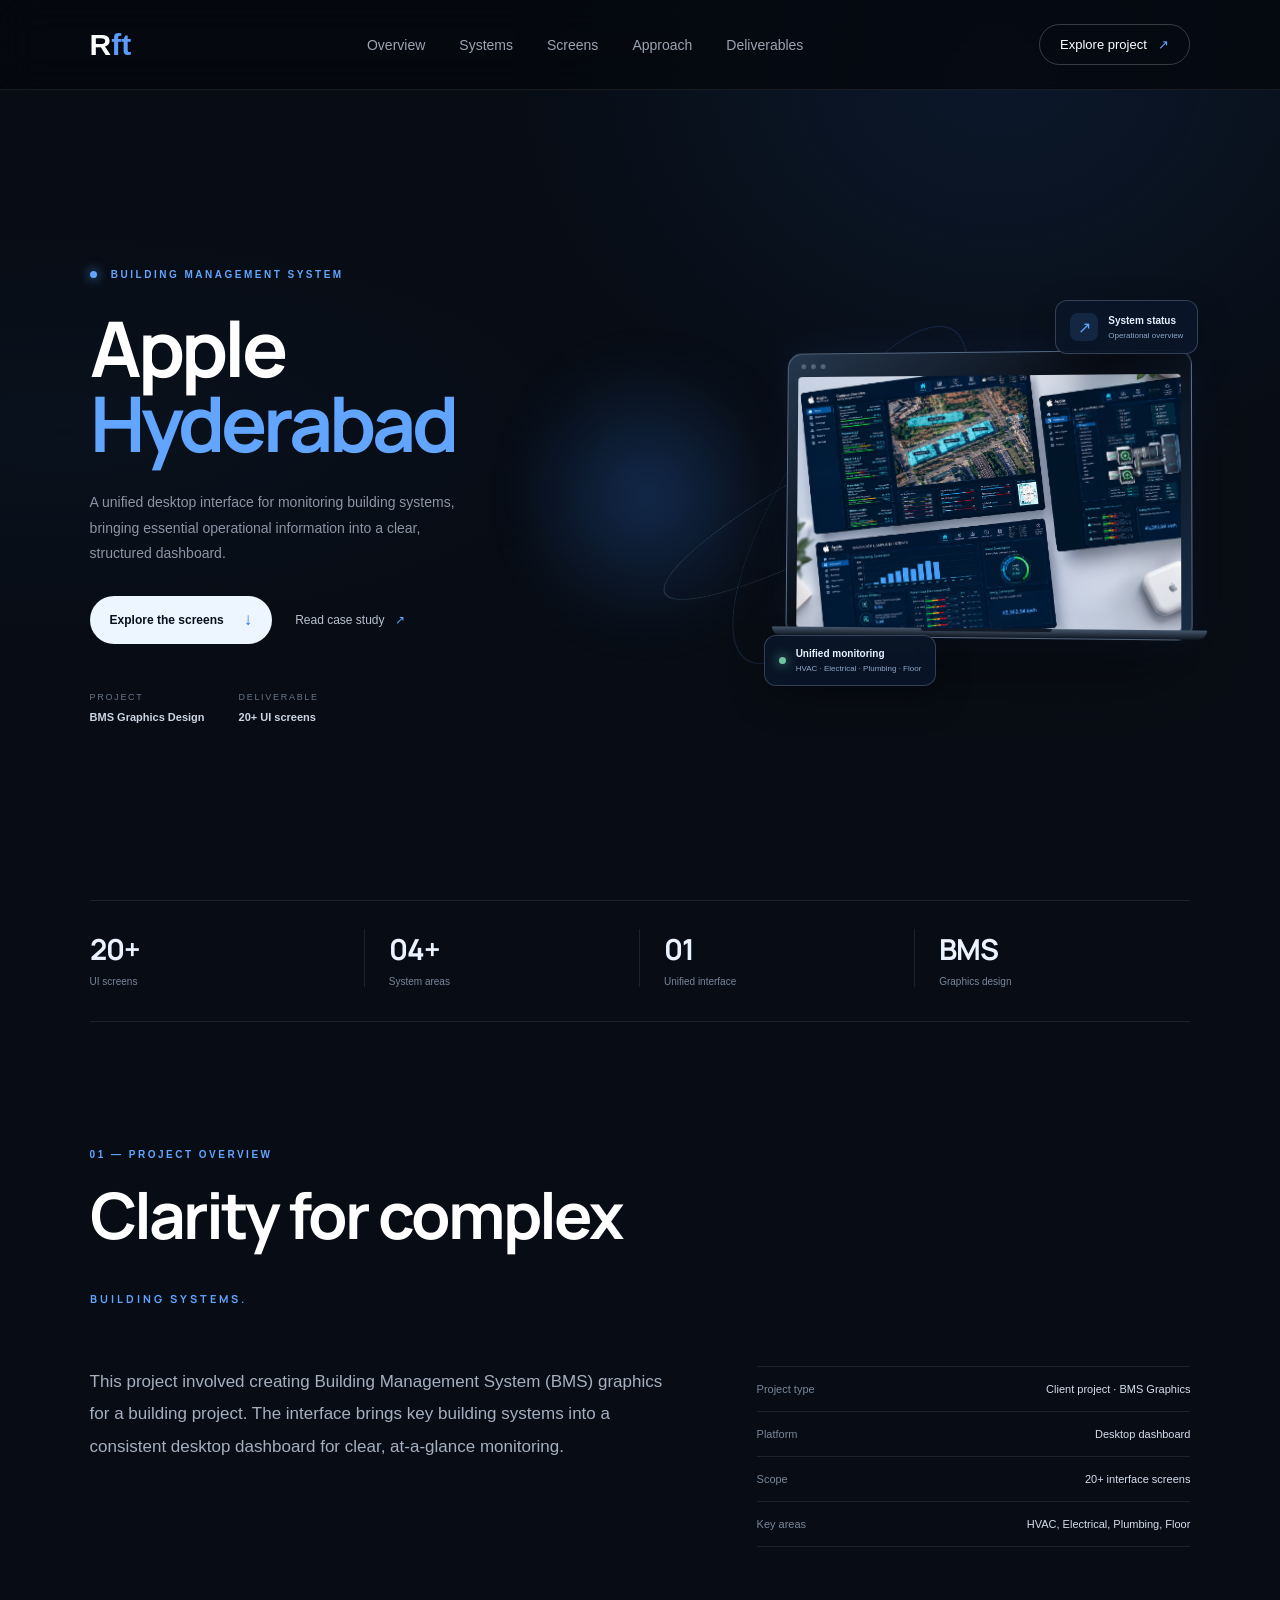
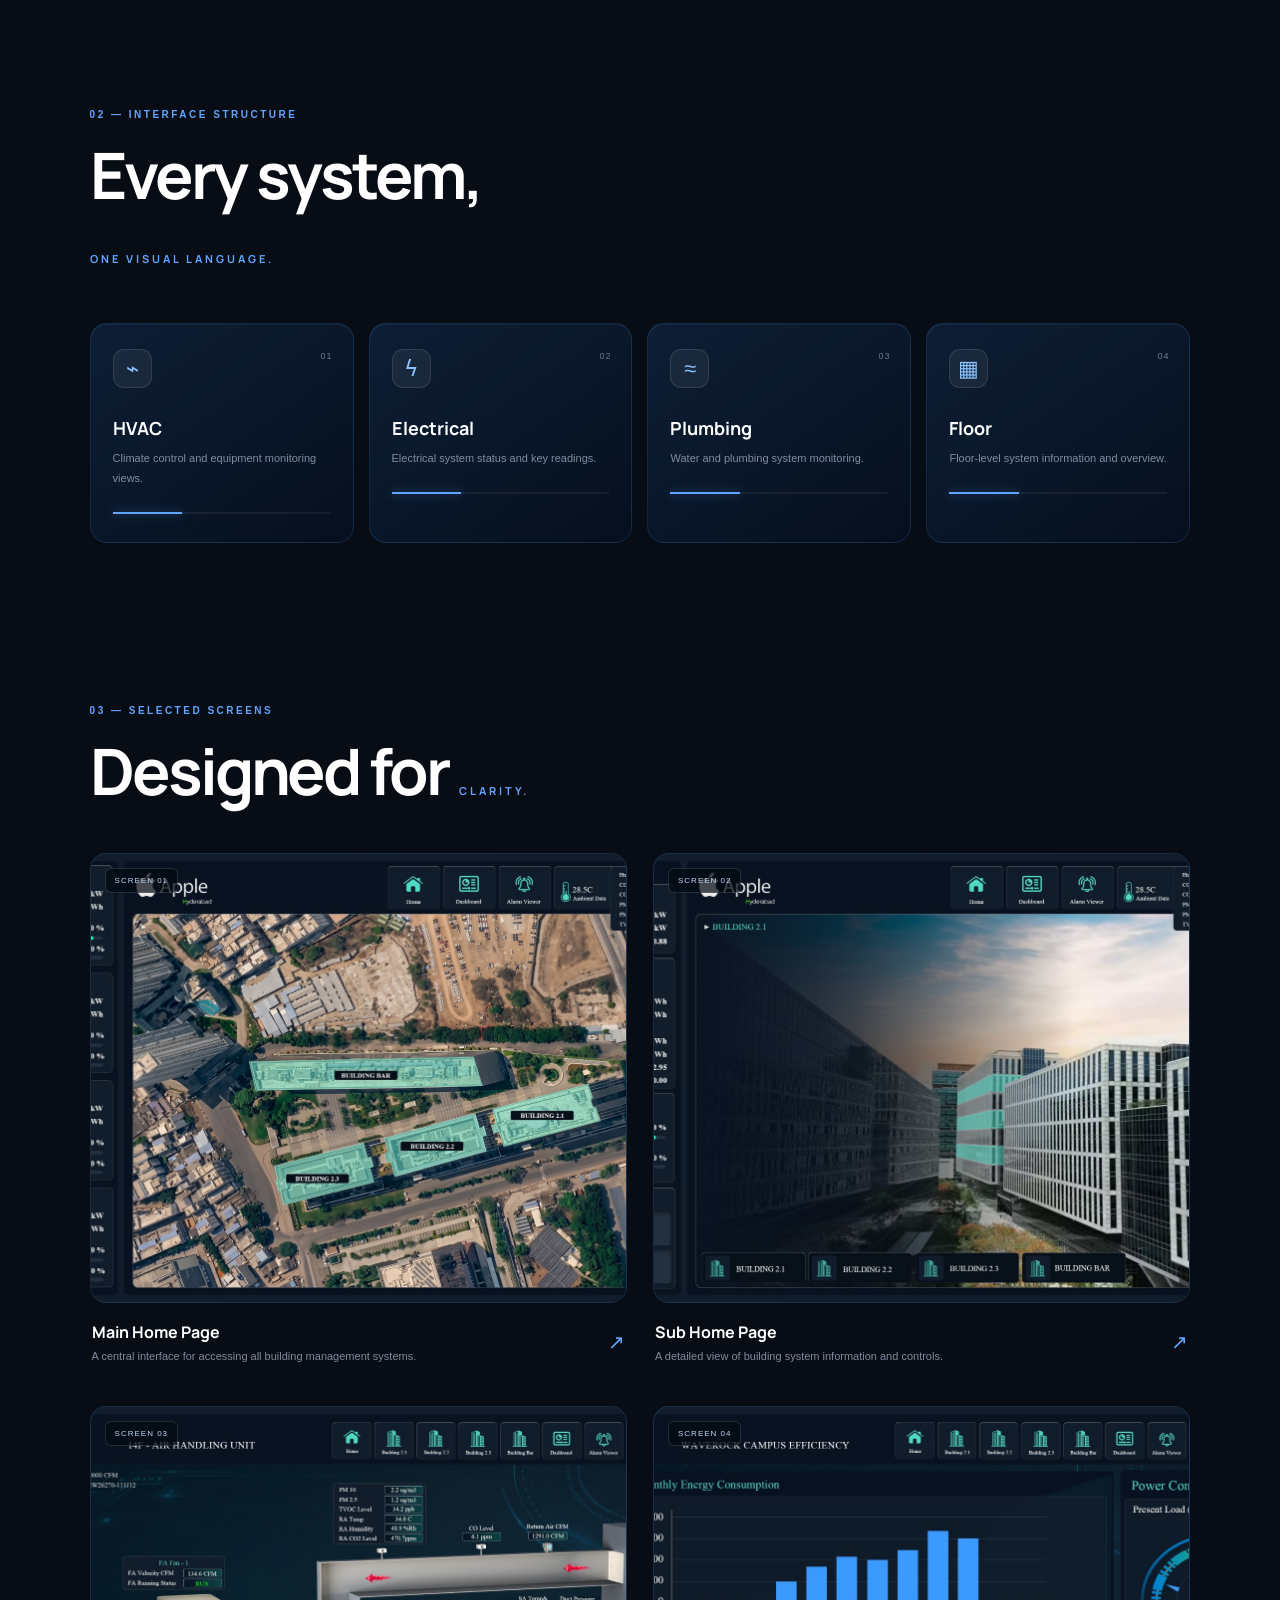
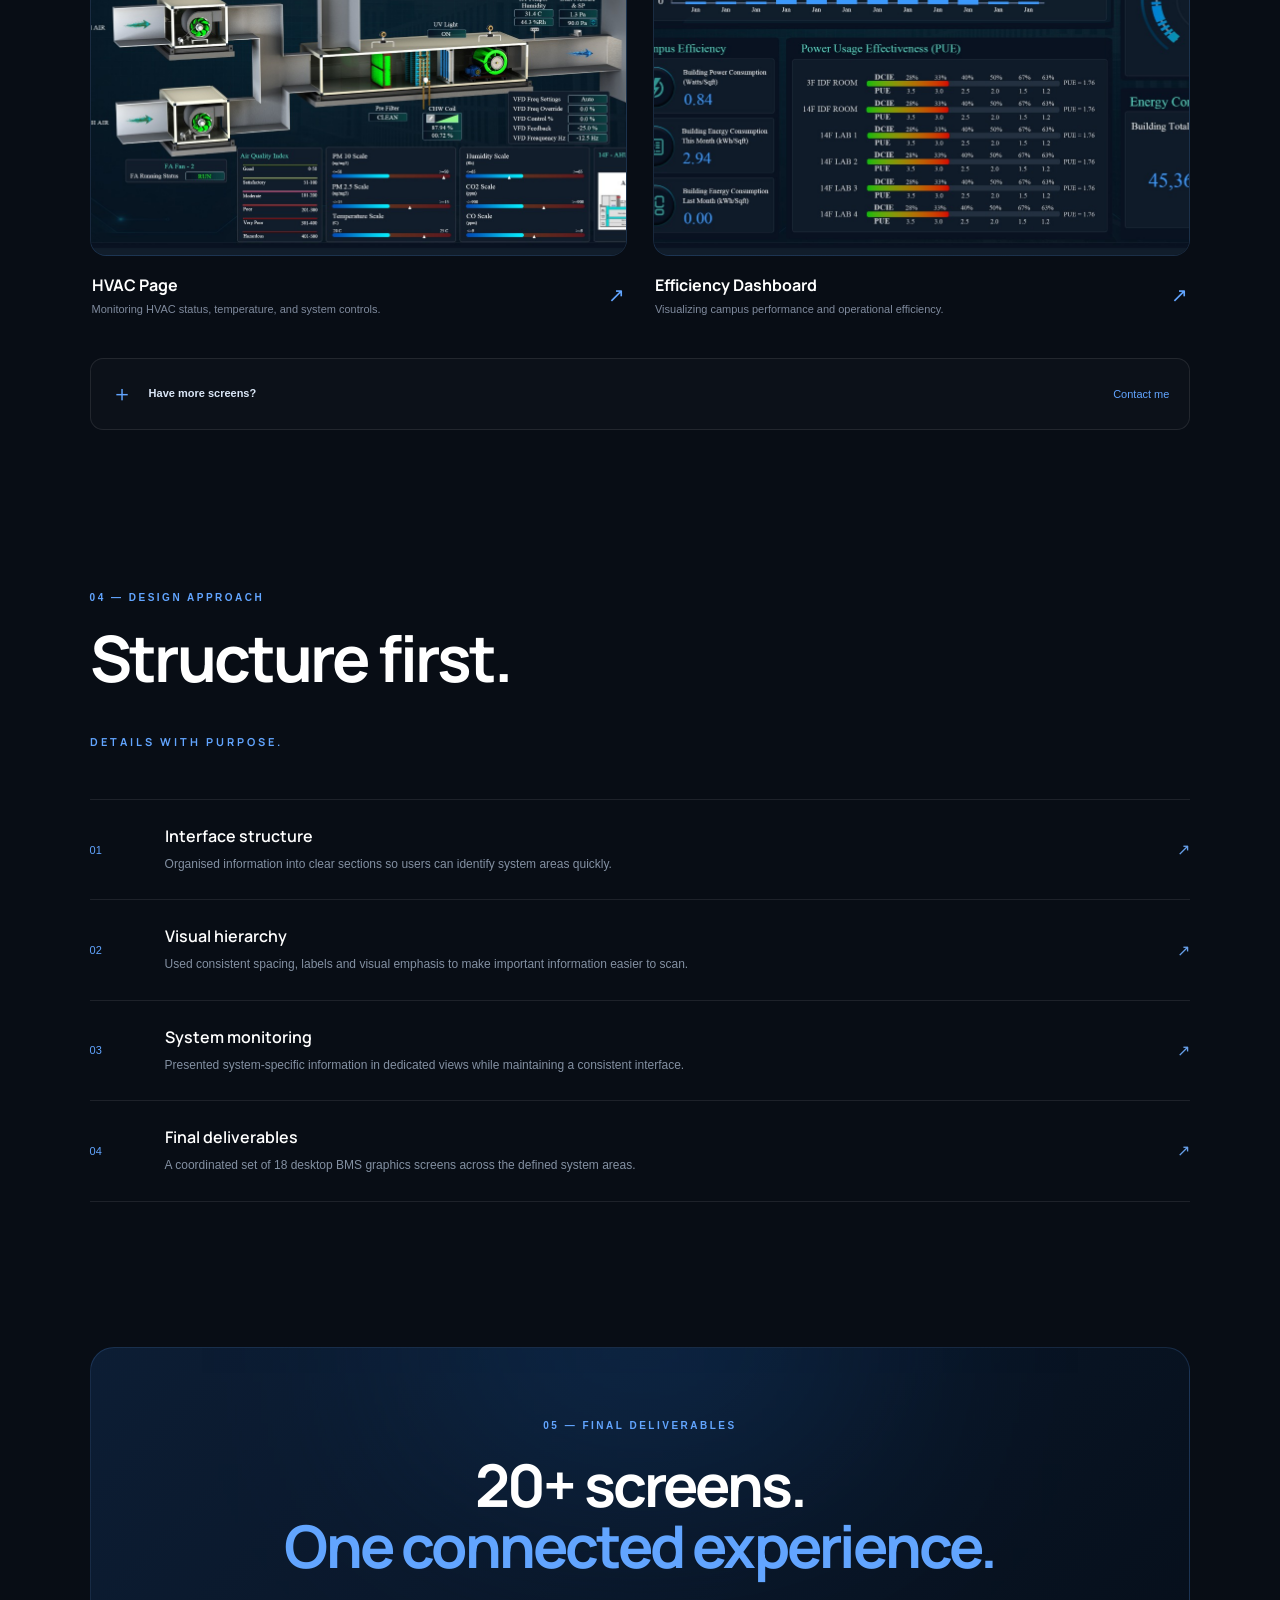
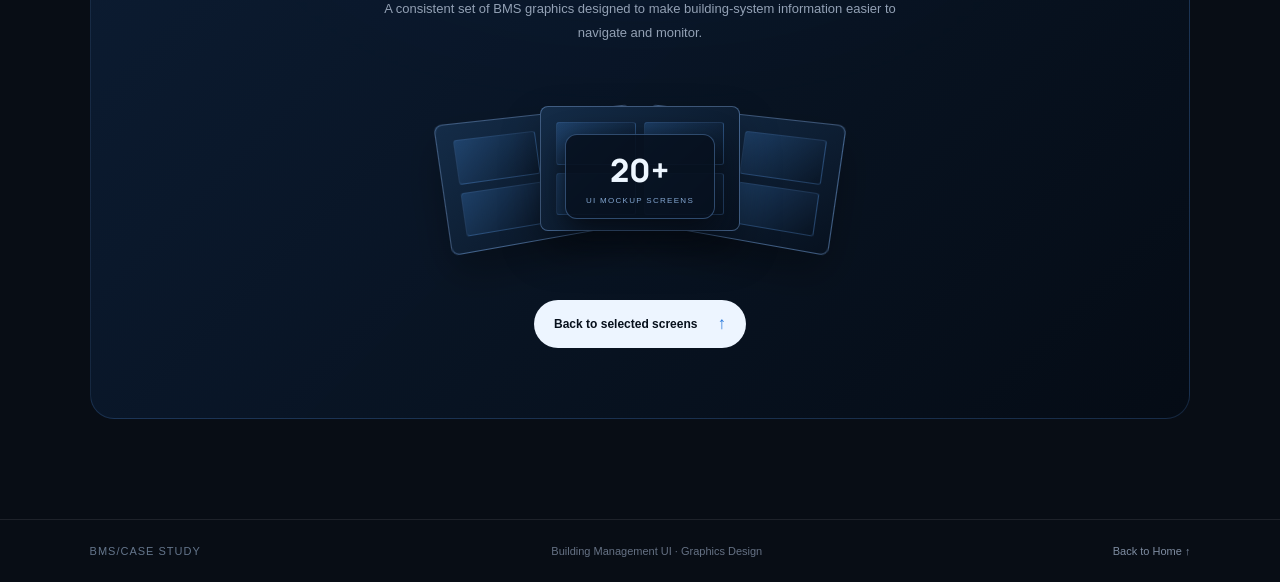
==== commit 840ac396: "Add files via upload" ====
--- a/Apple.html
+++ b/Apple.html
@@ -83,13 +83,11 @@
     <section class="content-section section-wrap reveal" id="screens">
       <div class="section-heading row-heading"><div><p class="eyebrow">03 — SELECTED SCREENS</p><h2>Designed for <span>clarity.</span></h2></div><p class="section-intro"></p></div>
       <div class="screen-grid" id="screenGrid">
-        <article class="screen-card screen-featured"><div class="screen-image"><img src="Apple images/screen-01.jpeg" alt="Overview dashboard screen" onerror="this.style.display='none';this.nextElementSibling.style.display='grid'"><div class="image-placeholder"><span class="placeholder-icon">＋</span><b>Overview dashboard</b><small>images/screen-01.png</small></div><span class="screen-number">SCREEN 01</span></div><div class="screen-info"><div><h3>Main Home Page</h3><p>A central interface for accessing all building management systems.</p></div><span class="screen-arrow">↗</span></div></article>
-        <article class="screen-card"><div class="screen-image"><img src="Apple images/screen-02.jpeg" alt="HVAC monitoring screen" onerror="this.style.display='none';this.nextElementSibling.style.display='grid'"><div class="image-placeholder"><span class="placeholder-icon">＋</span><b>HVAC monitoring</b><small>images/screen-02.png</small></div><span class="screen-number">SCREEN 02</span></div><div class="screen-info"><div><h3>Sub Home Page</h3><p>A detailed view of building system information and controls.</p></div><span class="screen-arrow">↗</span></div></article>
-        <article class="screen-card"><div class="screen-image"><img src="Apple images/screen-03.jpeg" alt="Electrical system screen" onerror="this.style.display='none';this.nextElementSibling.style.display='grid'"><div class="image-placeholder"><span class="placeholder-icon">＋</span><b>Electrical systems</b><small>images/screen-03.png</small></div><span class="screen-number">SCREEN 03</span></div><div class="screen-info"><div><h3>HVAC Page</h3><p>Monitoring HVAC status, temperature, and system controls.</p></div><span class="screen-arrow">↗</span></div></article>
-        <article class="screen-card"><div class="screen-image"><img src="Apple images/screen-04.jpeg" alt="Plumbing system screen" onerror="this.style.display='none';this.nextElementSibling.style.display='grid'"><div class="image-placeholder"><span class="placeholder-icon">＋</span><b>Plumbing systems</b><small>images/screen-04.png</small></div><span class="screen-number">SCREEN 04</span></div><div class="screen-info"><div><h3>Efficiency Dashboard</h3><p> Visualizing campus performance and operational efficiency.</p></div><span class="screen-arrow">↗</span></div></article>
-        <article class="screen-card"><div class="screen-image"><img src="Apple images/screen-05.jpeg" alt="Floor management screen" onerror="this.style.display='none';this.nextElementSibling.style.display='grid'"><div class="image-placeholder"><span class="placeholder-icon">＋</span><b>Floor management</b><small>images/screen-05.png</small></div><span class="screen-number">SCREEN 05</span></div><div class="screen-info"><div><h3>Wet Sensors </h3><p>Monitoring wet sensor status and detecting water leakage.</p></div><span class="screen-arrow">↗</span></div></article>
-        <article class="screen-card"><div class="screen-image"><img src="Apple images/screen-06.jpeg" alt="System detail screen" onerror="this.style.display='none';this.nextElementSibling.style.display='grid'"><div class="image-placeholder"><span class="placeholder-icon">＋</span><b>System detail view</b><small>images/screen-06.png</small></div><span class="screen-number">SCREEN 06</span></div><div class="screen-info"><div><h3>Energy Consumption Dashboard </h3><p>Tracking energy usage and consumption patterns.</p></div><span class="screen-arrow">↗</span></div></article>
-      </div>
+        <article class="screen-card screen-featured"><div class="screen-image"><img src="Apple  screen-01.jpeg" alt="Overview dashboard screen" onerror="this.style.display='none';this.nextElementSibling.style.display='grid'"><div class="image-placeholder"><span class="placeholder-icon">＋</span><b>Overview dashboard</b><small>images/screen-01.png</small></div><span class="screen-number">SCREEN 01</span></div><div class="screen-info"><div><h3>Main Home Page</h3><p>A central interface for accessing all building management systems.</p></div><span class="screen-arrow">↗</span></div></article>
+        <article class="screen-card"><div class="screen-image"><img src="Apple  screen-02.jpeg" alt="HVAC monitoring screen" onerror="this.style.display='none';this.nextElementSibling.style.display='grid'"><div class="image-placeholder"><span class="placeholder-icon">＋</span><b>HVAC monitoring</b><small>images/screen-02.png</small></div><span class="screen-number">SCREEN 02</span></div><div class="screen-info"><div><h3>Sub Home Page</h3><p>A detailed view of building system information and controls.</p></div><span class="screen-arrow">↗</span></div></article>
+        <article class="screen-card"><div class="screen-image"><img src="Apple  screen-03.jpeg" alt="Electrical system screen" onerror="this.style.display='none';this.nextElementSibling.style.display='grid'"><div class="image-placeholder"><span class="placeholder-icon">＋</span><b>Electrical systems</b><small>images/screen-03.png</small></div><span class="screen-number">SCREEN 03</span></div><div class="screen-info"><div><h3>HVAC Page</h3><p>Monitoring HVAC status, temperature, and system controls.</p></div><span class="screen-arrow">↗</span></div></article>
+        <article class="screen-card"><div class="screen-image"><img src="Apple  screen-04.jpeg" alt="Plumbing system screen" onerror="this.style.display='none';this.nextElementSibling.style.display='grid'"><div class="image-placeholder"><span class="placeholder-icon">＋</span><b>Plumbing systems</b><small>images/screen-04.png</small></div><span class="screen-number">SCREEN 04</span></div><div class="screen-info"><div><h3>Efficiency Dashboard</h3><p> Visualizing campus performance and operational efficiency.</p></div><span class="screen-arrow">↗</span></div></article>
+ </div>
       <div class="gallery-note"><span class="note-symbol">＋</span><p><b>Have more screens?</b><br></p><a href="index.html">Contact me </a></div>
     </section>
 
